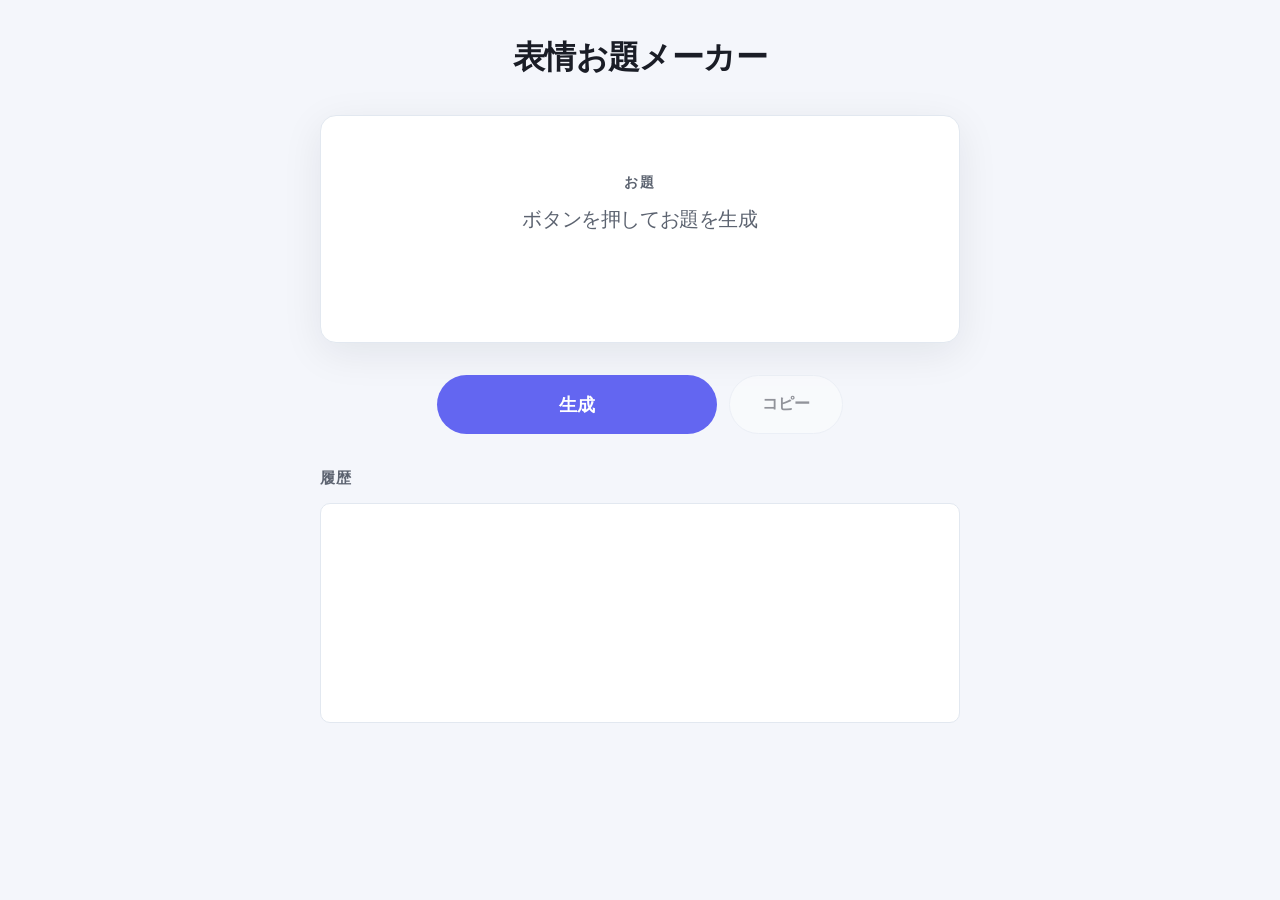
==== index.html @ 1f6e57ad "Initial commit: expression theme maker site" ====
<!DOCTYPE html>
<html lang="ja">
<head>
  <meta charset="UTF-8">
  <meta name="viewport" content="width=device-width, initial-scale=1.0">
  <title>表情お題メーカー</title>
  <link rel="stylesheet" href="css/styles.css">
</head>
<body>
  <div class="app">
    <main class="main">
      <h1 class="title">表情お題メーカー</h1>

      <section class="prompt-section" aria-live="polite">
        <p class="prompt-label">お題</p>
        <p class="prompt-text is-placeholder" id="promptText">ボタンを押してお題を生成</p>
      </section>

      <div class="actions">
        <button type="button" class="btn btn-primary" id="generateBtn">
          生成
        </button>
        <button type="button" class="btn btn-secondary" id="copyBtn" disabled>
          コピー
        </button>
      </div>
    </main>

    <section class="history-section" id="historySection">
      <h2 class="history-title">履歴</h2>
      <div class="history-panel">
        <ul class="history-list" id="historyList"></ul>
      </div>
    </section>
  </div>

  <script src="js/app.js?v=3"></script>
</body>
</html>
---- css/styles.css ----
/* ========================================
   CSS Variables
   ======================================== */
:root {
  --bg: #f4f6fb;
  --surface: #ffffff;
  --text: #1a1d26;
  --text-muted: #5c6370;
  --accent: #6366f1;
  --accent-hover: #4f46e5;
  --accent-soft: rgba(99, 102, 241, 0.12);
  --border: #e2e8f0;
  --shadow: 0 10px 40px rgba(15, 23, 42, 0.08);
  --radius: 16px;
  --radius-sm: 10px;
  --transition: 0.25s ease;
}

/* ========================================
   Base
   ======================================== */
*,
*::before,
*::after {
  box-sizing: border-box;
  margin: 0;
  padding: 0;
}

body {
  min-height: 100dvh;
  display: flex;
  flex-direction: column;
  align-items: center;
  padding: 2rem 1.25rem;
  font-family: "Segoe UI", "Hiragino Sans", "Hiragino Kaku Gothic ProN", Meiryo, sans-serif;
  background: var(--bg);
  color: var(--text);
  line-height: 1.6;
}

/* ========================================
   Layout
   ======================================== */
.app {
  width: 100%;
  max-width: 640px;
  display: flex;
  flex-direction: column;
  gap: 2rem;
}

.main {
  display: flex;
  flex-direction: column;
  gap: 2rem;
}

.title {
  text-align: center;
  font-size: clamp(1.5rem, 4vw, 2rem);
  font-weight: 700;
  letter-spacing: -0.02em;
}

/* ========================================
   Prompt display
   ======================================== */
.prompt-section {
  background: var(--surface);
  border: 1px solid var(--border);
  border-radius: var(--radius);
  box-shadow: var(--shadow);
  padding: clamp(2rem, 6vw, 3.5rem) 1.5rem;
  text-align: center;
}

.prompt-label {
  font-size: 0.85rem;
  font-weight: 600;
  text-transform: uppercase;
  letter-spacing: 0.12em;
  color: var(--text-muted);
  margin-bottom: 0.75rem;
}

.prompt-text {
  font-size: clamp(1.75rem, 6vw, 2.75rem);
  font-weight: 700;
  line-height: 1.3;
  letter-spacing: -0.02em;
  /* Reserve space for generated text so font-size changes don't reflow layout */
  min-height: calc(1.4 * 1.3 * clamp(1.75rem, 6vw, 2.75rem));
}

.prompt-text.is-placeholder {
  font-size: clamp(1rem, 3vw, 1.25rem);
  font-weight: 500;
  color: var(--text-muted);
}

.prompt-text.is-new {
  animation: fadeIn 0.45s ease forwards;
}

@keyframes fadeIn {
  from {
    opacity: 0;
  }
  to {
    opacity: 1;
  }
}

/* ========================================
   Buttons
   ======================================== */
.actions {
  display: flex;
  flex-wrap: wrap;
  gap: 0.75rem;
  justify-content: center;
}

.btn {
  border: none;
  border-radius: 999px;
  padding: 1rem 2rem;
  font-size: 1rem;
  font-weight: 600;
  cursor: pointer;
  transition: background var(--transition), transform 0.15s ease, opacity var(--transition);
}

.btn:active {
  transform: scale(0.97);
}

.btn:disabled {
  opacity: 0.45;
  cursor: not-allowed;
}

.btn-primary {
  background: var(--accent);
  color: #fff;
  min-width: min(100%, 280px);
  font-size: 1.1rem;
  padding: 1.1rem 2.25rem;
}

.btn-primary:hover:not(:disabled) {
  background: var(--accent-hover);
}

.btn-secondary {
  background: var(--surface);
  color: var(--text);
  border: 1px solid var(--border);
}

.btn-secondary:hover:not(:disabled) {
  background: var(--accent-soft);
  border-color: var(--accent);
}

/* ========================================
   History
   ======================================== */
.history-title {
  font-size: 0.95rem;
  font-weight: 600;
  color: var(--text-muted);
  margin-bottom: 0.75rem;
  text-transform: uppercase;
  letter-spacing: 0.08em;
}

.history-panel {
  height: 220px;
  overflow-y: auto;
  border: 1px solid var(--border);
  border-radius: var(--radius-sm);
  background: var(--surface);
  padding: 0.5rem;
}

.history-list {
  list-style: none;
  display: flex;
  flex-direction: column;
  gap: 0.5rem;
}

.history-item {
  background: var(--bg);
  border: 1px solid var(--border);
  border-radius: var(--radius-sm);
  padding: 0.75rem 1rem;
  font-size: 0.95rem;
  color: var(--text);
}

/* ========================================
   Mobile
   ======================================== */
@media (max-width: 480px) {
  body {
    padding: 1.5rem 1rem;
  }

  .app,
  .main {
    gap: 1.5rem;
  }

  .actions {
    flex-direction: column;
    align-items: stretch;
  }

  .btn-primary,
  .btn-secondary {
    width: 100%;
  }
}
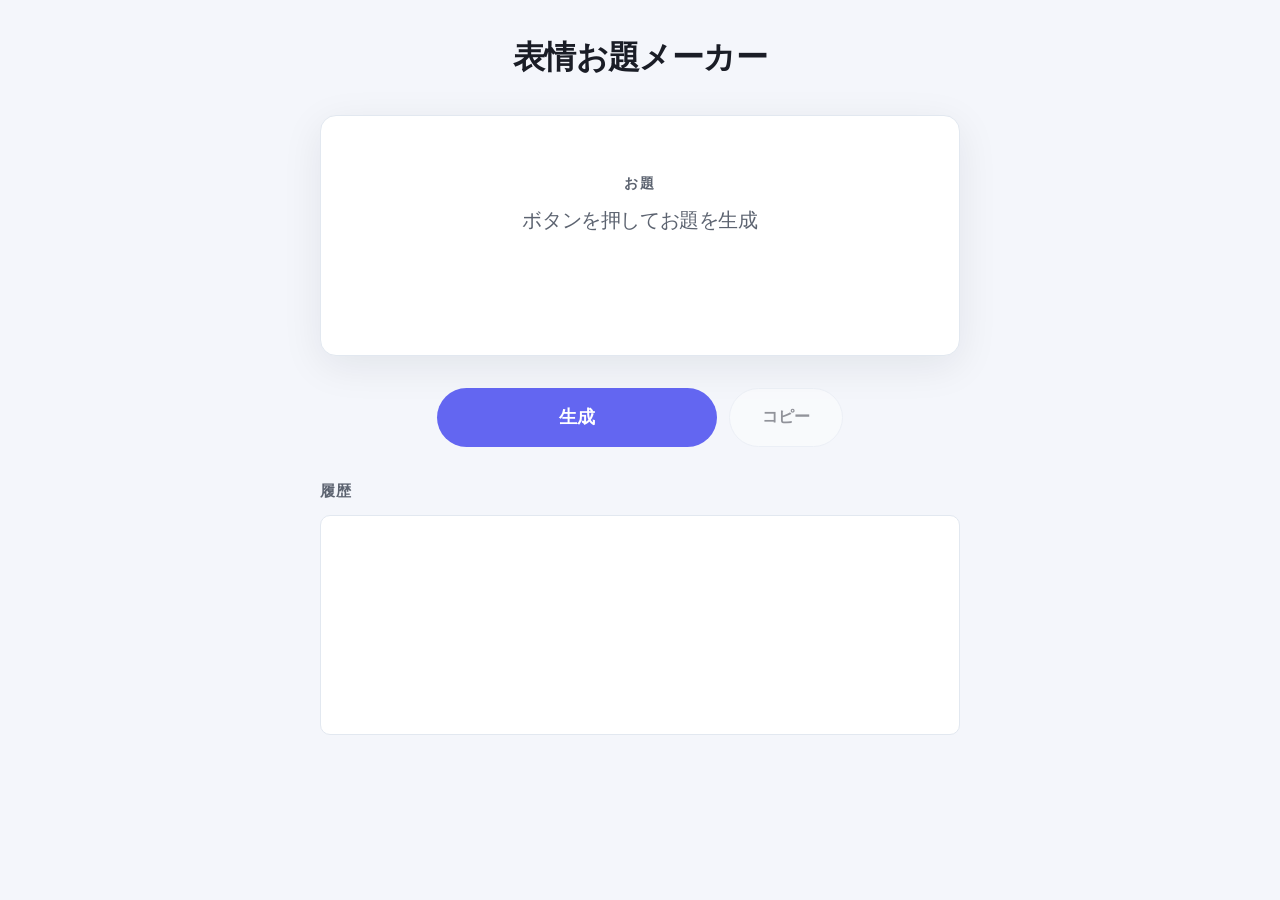
==== commit c277cd58: "Update site" ====
--- a/index.html
+++ b/index.html
@@ -34,6 +34,6 @@
     </section>
   </div>
 
-  <script src="js/app.js?v=3"></script>
+  <script src="js/app.js?v=4"></script>
 </body>
 </html>
--- a/css/styles.css
+++ b/css/styles.css
@@ -58,7 +58,7 @@
 
 .title {
   text-align: center;
-  font-size: clamp(1.5rem, 4vw, 2rem);
+  font-size: clamp(1.5rem, 4vw, 2rem); /* ページタイトル「表情お題メーカー」のサイズ　左が最小、右が最大、真ん中は画面幅に合わせて変わるサイズ */
   font-weight: 700;
   letter-spacing: -0.02em;
 }
@@ -76,7 +76,7 @@
 }
 
 .prompt-label {
-  font-size: 0.85rem;
+  font-size: 0.90rem; /* 「お題」ラベルのサイズ（固定） */
   font-weight: 600;
   text-transform: uppercase;
   letter-spacing: 0.12em;
@@ -85,16 +85,16 @@
 }
 
 .prompt-text {
-  font-size: clamp(1.75rem, 6vw, 2.75rem);
+  font-size: clamp(1.55rem, 3vw, 2.70rem); /* 生成されたお題のサイズ　左が最小、右が最大、真ん中は画面幅に合わせて変わるサイズ */
   font-weight: 700;
   line-height: 1.3;
   letter-spacing: -0.02em;
-  /* Reserve space for generated text so font-size changes don't reflow layout */
-  min-height: calc(1.4 * 1.3 * clamp(1.75rem, 6vw, 2.75rem));
+  /* お題エリアの最低の高さ（font-size を変更したら、上の clamp 値に合わせて調整） */
+  min-height: calc(1.6 * 1.3 * clamp(1.75rem, 6vw, 2.75rem));
 }
 
 .prompt-text.is-placeholder {
-  font-size: clamp(1rem, 3vw, 1.25rem);
+  font-size: clamp(1rem, 3vw, 1.25rem); /* 生成前のプレースホルダー文のサイズ　左が最小、右が最大、真ん中は画面幅に合わせて変わるサイズ */
   font-weight: 500;
   color: var(--text-muted);
 }
@@ -126,7 +126,7 @@
   border: none;
   border-radius: 999px;
   padding: 1rem 2rem;
-  font-size: 1rem;
+  font-size: 1rem; /* ボタン共通のサイズ（固定） */
   font-weight: 600;
   cursor: pointer;
   transition: background var(--transition), transform 0.15s ease, opacity var(--transition);
@@ -145,7 +145,7 @@
   background: var(--accent);
   color: #fff;
   min-width: min(100%, 280px);
-  font-size: 1.1rem;
+  font-size: 1.1rem; /* 「生成」ボタンのサイズ（固定） */
   padding: 1.1rem 2.25rem;
 }
 
@@ -168,7 +168,7 @@
    History
    ======================================== */
 .history-title {
-  font-size: 0.95rem;
+  font-size: 0.95rem; /* 「履歴」見出しのサイズ（固定） */
   font-weight: 600;
   color: var(--text-muted);
   margin-bottom: 0.75rem;
@@ -197,7 +197,7 @@
   border: 1px solid var(--border);
   border-radius: var(--radius-sm);
   padding: 0.75rem 1rem;
-  font-size: 0.95rem;
+  font-size: 0.95rem; /* 履歴リスト各項目のサイズ（固定） */
   color: var(--text);
 }
 
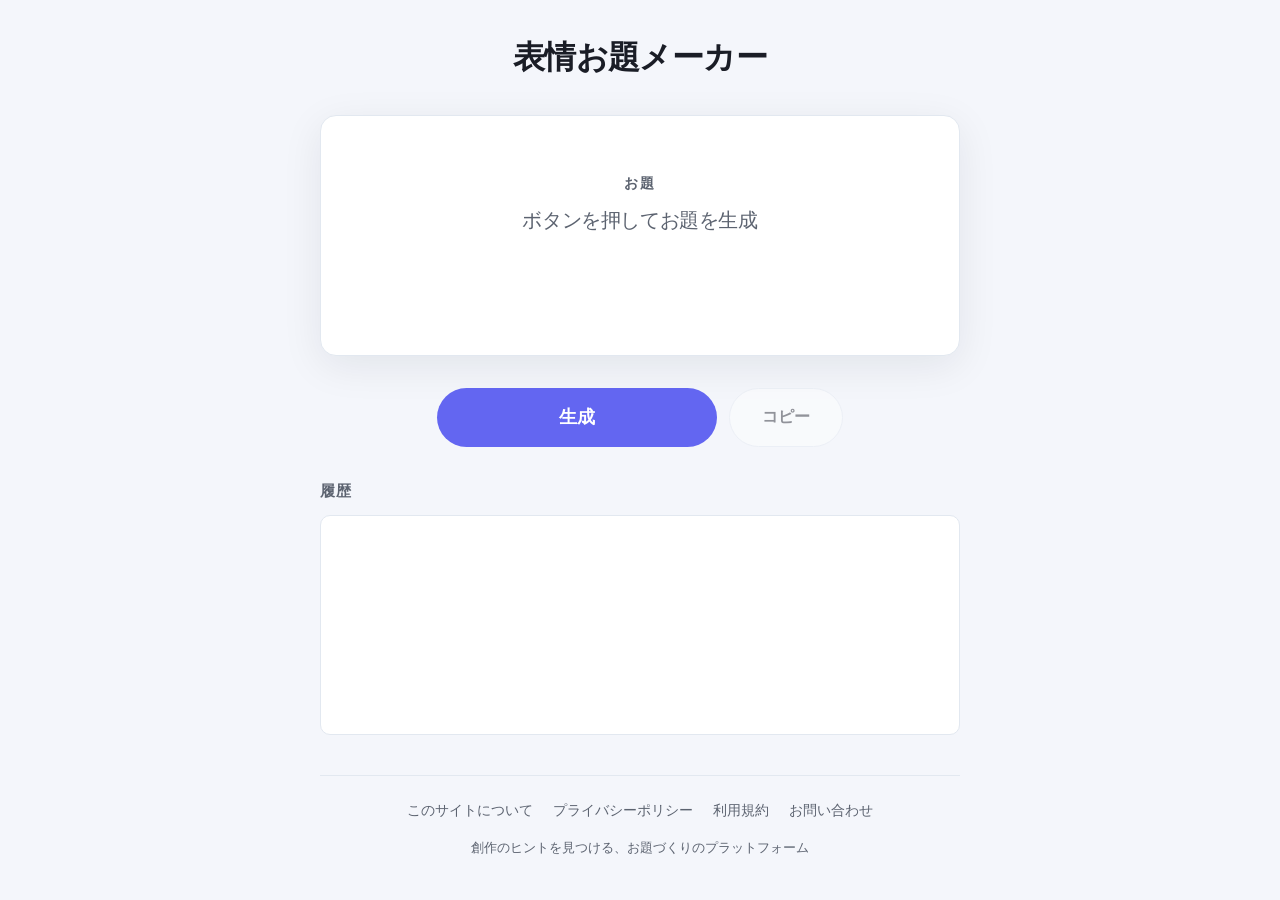
==== commit df530674: "Add footer pages and restore site content" ====
--- a/index.html
+++ b/index.html
@@ -32,6 +32,16 @@
         <ul class="history-list" id="historyList"></ul>
       </div>
     </section>
+
+    <footer class="site-footer">
+      <nav class="site-footer__nav" aria-label="フッターナビゲーション">
+        <a href="about.html">このサイトについて</a>
+        <a href="privacy.html">プライバシーポリシー</a>
+        <a href="terms.html">利用規約</a>
+        <a href="contact.html">お問い合わせ</a>
+      </nav>
+      <p class="site-footer__tagline">創作のヒントを見つける、お題づくりのプラットフォーム</p>
+    </footer>
   </div>
 
   <script src="js/app.js?v=4"></script>
--- a/css/styles.css
+++ b/css/styles.css
@@ -202,6 +202,114 @@
 }
 
 /* ========================================
+   Footer
+   ======================================== */
+.site-footer {
+  margin-top: 0.5rem;
+  padding-top: 1.5rem;
+  border-top: 1px solid var(--border);
+  text-align: center;
+}
+
+.site-footer__nav {
+  display: flex;
+  flex-wrap: wrap;
+  justify-content: center;
+  gap: 0.5rem 1.25rem;
+}
+
+.site-footer__nav a {
+  font-size: 0.85rem;
+  color: var(--text-muted);
+  text-decoration: none;
+  transition: color var(--transition);
+}
+
+.site-footer__nav a:hover,
+.site-footer__nav a[aria-current="page"] {
+  color: var(--accent);
+}
+
+.site-footer__tagline {
+  margin-top: 1rem;
+  font-size: 0.8rem;
+  color: var(--text-muted);
+}
+
+/* ========================================
+   Static pages
+   ======================================== */
+.page {
+  display: flex;
+  flex-direction: column;
+  gap: 1.25rem;
+}
+
+.back-link {
+  font-size: 0.9rem;
+  color: var(--text-muted);
+  text-decoration: none;
+  transition: color var(--transition);
+}
+
+.back-link:hover {
+  color: var(--accent);
+}
+
+.page-title {
+  font-size: clamp(1.35rem, 4vw, 1.75rem);
+  font-weight: 700;
+  letter-spacing: -0.02em;
+}
+
+.page-content {
+  background: var(--surface);
+  border: 1px solid var(--border);
+  border-radius: var(--radius);
+  box-shadow: var(--shadow);
+  padding: 1.5rem;
+  font-size: 0.95rem;
+}
+
+.page-content h2 {
+  margin-top: 1.5rem;
+  margin-bottom: 0.5rem;
+  font-size: 1rem;
+  font-weight: 600;
+}
+
+.page-content h2:first-child {
+  margin-top: 0;
+}
+
+.page-content p,
+.page-content ul {
+  margin-top: 0.75rem;
+}
+
+.page-content ul {
+  padding-left: 1.25rem;
+}
+
+.page-content a {
+  color: var(--accent);
+  text-decoration: underline;
+  text-underline-offset: 2px;
+}
+
+.page-lead {
+  font-size: 1.05rem;
+  font-weight: 600;
+  color: var(--text);
+}
+
+.page-meta {
+  margin-top: 1.5rem;
+  font-size: 0.85rem;
+  color: var(--text-muted);
+}
+
+/* ========================================
    Mobile
    ======================================== */
 @media (max-width: 480px) {
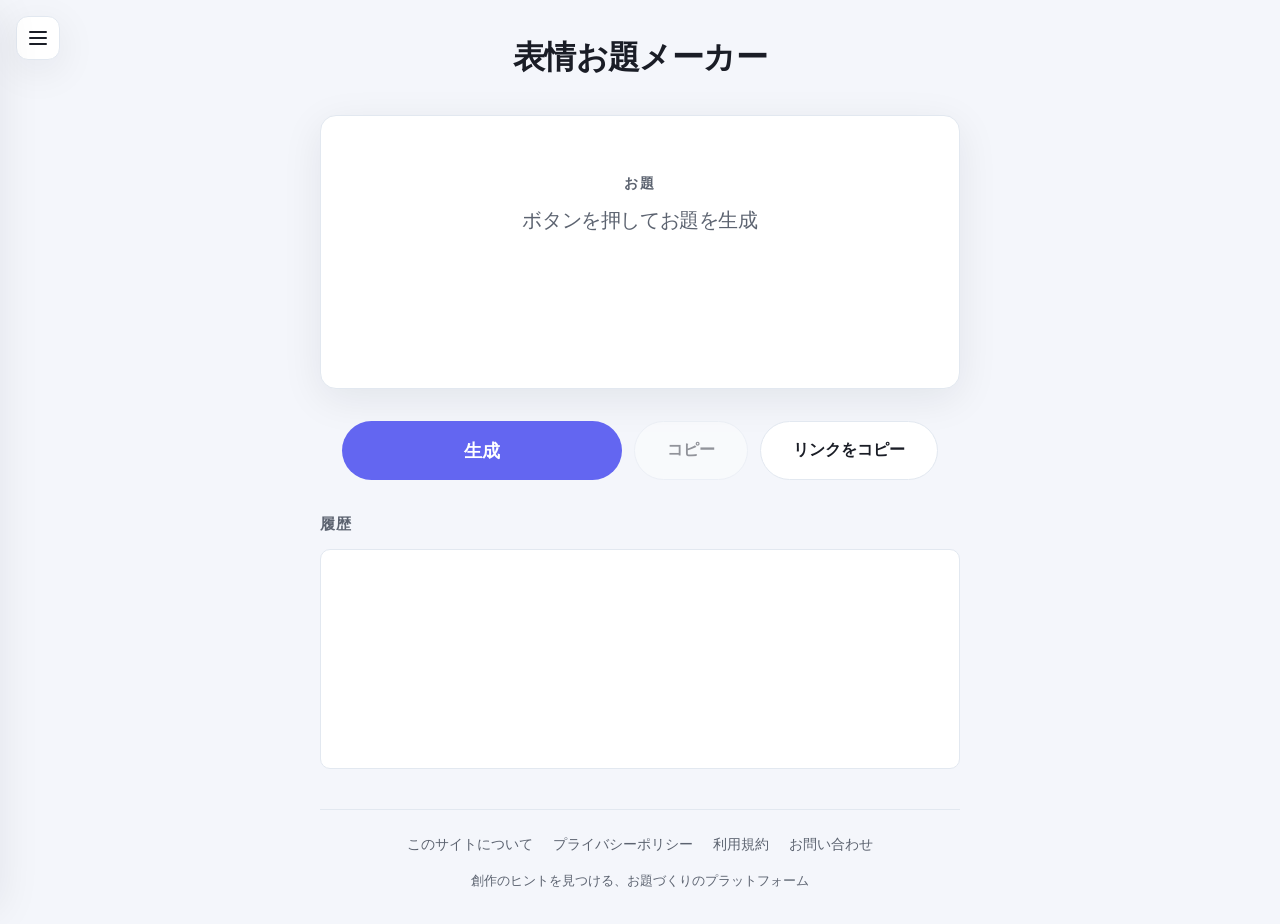
==== commit c9782697: "Update site" ====
--- a/index.html
+++ b/index.html
@@ -7,6 +7,42 @@
   <link rel="stylesheet" href="css/styles.css">
 </head>
 <body>
+  <button type="button" class="menu-toggle" id="menuToggle" aria-expanded="false" aria-controls="sideMenu">
+    <span class="menu-toggle__icon" aria-hidden="true"></span>
+    <span class="visually-hidden">メニューを開く</span>
+  </button>
+
+  <div class="side-menu-backdrop" id="sideMenuBackdrop" hidden></div>
+
+  <aside class="side-menu" id="sideMenu" aria-hidden="true" aria-label="お題の選択メニュー">
+    <div class="side-menu__header">
+      <h2 class="side-menu__title">お題を選ぶ</h2>
+      <button type="button" class="side-menu__close" id="sideMenuClose" aria-label="メニューを閉じる">×</button>
+    </div>
+
+    <div class="side-menu__body">
+      <div class="picker-section" role="group" aria-label="カテゴリ選択">
+        <label class="picker-category" for="category-expression">
+          <input type="checkbox" class="picker-check" id="category-expression" data-category-toggle="expression" checked>
+          <span class="picker-check-box" aria-hidden="true"></span>
+          <span class="picker-category__label">表情</span>
+        </label>
+
+        <label class="picker-category" for="category-emotion">
+          <input type="checkbox" class="picker-check" id="category-emotion" data-category-toggle="emotion">
+          <span class="picker-check-box" aria-hidden="true"></span>
+          <span class="picker-category__label">感情</span>
+        </label>
+
+        <label class="picker-category" for="category-situation">
+          <input type="checkbox" class="picker-check" id="category-situation" data-category-toggle="situation">
+          <span class="picker-check-box" aria-hidden="true"></span>
+          <span class="picker-category__label">状況</span>
+        </label>
+      </div>
+    </div>
+  </aside>
+
   <div class="app">
     <main class="main">
       <h1 class="title">表情お題メーカー</h1>
@@ -23,10 +59,13 @@
         <button type="button" class="btn btn-secondary" id="copyBtn" disabled>
           コピー
         </button>
+        <button type="button" class="btn btn-secondary" id="shareBtn">
+          リンクをコピー
+        </button>
       </div>
     </main>
 
-    <section class="history-section" id="historySection">
+    <section class="history-section">
       <h2 class="history-title">履歴</h2>
       <div class="history-panel">
         <ul class="history-list" id="historyList"></ul>
@@ -44,6 +83,6 @@
     </footer>
   </div>
 
-  <script src="js/app.js?v=4"></script>
+  <script src="js/app.js?v=16"></script>
 </body>
 </html>
--- a/css/styles.css
+++ b/css/styles.css
@@ -39,6 +39,218 @@
   line-height: 1.6;
 }
 
+body.menu-open {
+  overflow: hidden;
+}
+
+.visually-hidden {
+  position: absolute;
+  width: 1px;
+  height: 1px;
+  padding: 0;
+  margin: -1px;
+  overflow: hidden;
+  clip: rect(0, 0, 0, 0);
+  white-space: nowrap;
+  border: 0;
+}
+
+/* ========================================
+   Side menu
+   ======================================== */
+.menu-toggle {
+  position: fixed;
+  top: 1rem;
+  left: 1rem;
+  z-index: 40;
+  display: inline-flex;
+  align-items: center;
+  justify-content: center;
+  width: 2.75rem;
+  height: 2.75rem;
+  border: 1px solid var(--border);
+  border-radius: 12px;
+  background: var(--surface);
+  box-shadow: var(--shadow);
+  cursor: pointer;
+  transition: background var(--transition), border-color var(--transition);
+}
+
+.menu-toggle:hover {
+  background: var(--accent-soft);
+  border-color: var(--accent);
+}
+
+.menu-toggle__icon,
+.menu-toggle__icon::before,
+.menu-toggle__icon::after {
+  display: block;
+  width: 1.15rem;
+  height: 2px;
+  background: var(--text);
+  border-radius: 999px;
+}
+
+.menu-toggle__icon {
+  position: relative;
+}
+
+.menu-toggle__icon::before,
+.menu-toggle__icon::after {
+  content: "";
+  position: absolute;
+  left: 0;
+}
+
+.menu-toggle__icon::before {
+  top: -6px;
+}
+
+.menu-toggle__icon::after {
+  top: 6px;
+}
+
+.side-menu-backdrop {
+  position: fixed;
+  inset: 0;
+  z-index: 50;
+  background: rgba(15, 23, 42, 0.35);
+}
+
+.side-menu {
+  position: fixed;
+  top: 0;
+  left: 0;
+  z-index: 60;
+  display: flex;
+  flex-direction: column;
+  width: min(100%, 340px);
+  height: 100dvh;
+  background: var(--surface);
+  border-right: 1px solid var(--border);
+  box-shadow: var(--shadow);
+  transform: translateX(-100%);
+  transition: transform var(--transition);
+}
+
+.side-menu.is-open {
+  transform: translateX(0);
+}
+
+.side-menu__header {
+  display: flex;
+  align-items: center;
+  justify-content: space-between;
+  gap: 0.75rem;
+  padding: 1rem 1rem 0.75rem;
+  border-bottom: 1px solid var(--border);
+}
+
+.side-menu__title {
+  font-size: 1.05rem;
+  font-weight: 700;
+}
+
+.side-menu__close {
+  width: 2.25rem;
+  height: 2.25rem;
+  border: none;
+  border-radius: 8px;
+  background: transparent;
+  color: var(--text-muted);
+  font-size: 1.5rem;
+  line-height: 1;
+  cursor: pointer;
+}
+
+.side-menu__close:hover {
+  background: var(--bg);
+  color: var(--text);
+}
+
+.side-menu__body {
+  flex: 1;
+  overflow-y: auto;
+  padding: 1rem;
+}
+
+/* ========================================
+   Picker checkboxes (表情 / 感情 / 状況)
+   ======================================== */
+.picker-section {
+  display: flex;
+  flex-direction: column;
+  gap: 0.75rem;
+}
+
+.picker-category {
+  display: flex;
+  align-items: center;
+  gap: 0.7rem;
+  padding: 0.75rem 0.85rem;
+  border: 1px solid var(--border);
+  border-radius: var(--radius-sm);
+  background: var(--bg);
+  cursor: pointer;
+  user-select: none;
+}
+
+.picker-category__label {
+  font-size: 1rem;
+  font-weight: 700;
+  color: var(--text);
+}
+
+.picker-check {
+  position: absolute;
+  opacity: 0;
+  width: 1px;
+  height: 1px;
+  margin: 0;
+  pointer-events: none;
+}
+
+.picker-check-box {
+  flex-shrink: 0;
+  width: 1.15rem;
+  height: 1.15rem;
+  border: 2px solid var(--text-muted);
+  border-radius: 2px;
+  background: var(--surface);
+  display: grid;
+  place-items: center;
+  transition: background var(--transition), border-color var(--transition);
+}
+
+.picker-check-box::after {
+  content: "";
+  width: 0.35rem;
+  height: 0.65rem;
+  border: solid #fff;
+  border-width: 0 2px 2px 0;
+  transform: rotate(45deg) scale(0);
+  transition: transform 0.15s ease;
+  margin-bottom: 0.1rem;
+}
+
+.picker-check:focus-visible + .picker-check-box {
+  outline: 2px solid var(--accent);
+  outline-offset: 2px;
+}
+
+.picker-check:checked + .picker-check-box {
+  background: var(--accent);
+  border-color: var(--accent);
+}
+
+.picker-check:checked + .picker-check-box::after {
+  transform: rotate(45deg) scale(1);
+}
+
+.picker-check:checked ~ .picker-category__label {
+  font-weight: 700;
+}
+
 /* ========================================
    Layout
    ======================================== */
@@ -89,14 +301,21 @@
   font-weight: 700;
   line-height: 1.3;
   letter-spacing: -0.02em;
+  white-space: pre-line;
+  text-align: left;
+  width: fit-content;
+  max-width: 100%;
+  margin-inline: auto;
   /* お題エリアの最低の高さ（font-size を変更したら、上の clamp 値に合わせて調整） */
-  min-height: calc(1.6 * 1.3 * clamp(1.75rem, 6vw, 2.75rem));
+  min-height: calc(3 * 1.3 * clamp(1.35rem, 5vw, 2rem));
 }
 
 .prompt-text.is-placeholder {
   font-size: clamp(1rem, 3vw, 1.25rem); /* 生成前のプレースホルダー文のサイズ　左が最小、右が最大、真ん中は画面幅に合わせて変わるサイズ */
   font-weight: 500;
   color: var(--text-muted);
+  text-align: center;
+  width: auto;
 }
 
 .prompt-text.is-new {
@@ -199,6 +418,8 @@
   padding: 0.75rem 1rem;
   font-size: 0.95rem; /* 履歴リスト各項目のサイズ（固定） */
   color: var(--text);
+  white-space: pre-line;
+  line-height: 1.45;
 }
 
 /* ========================================
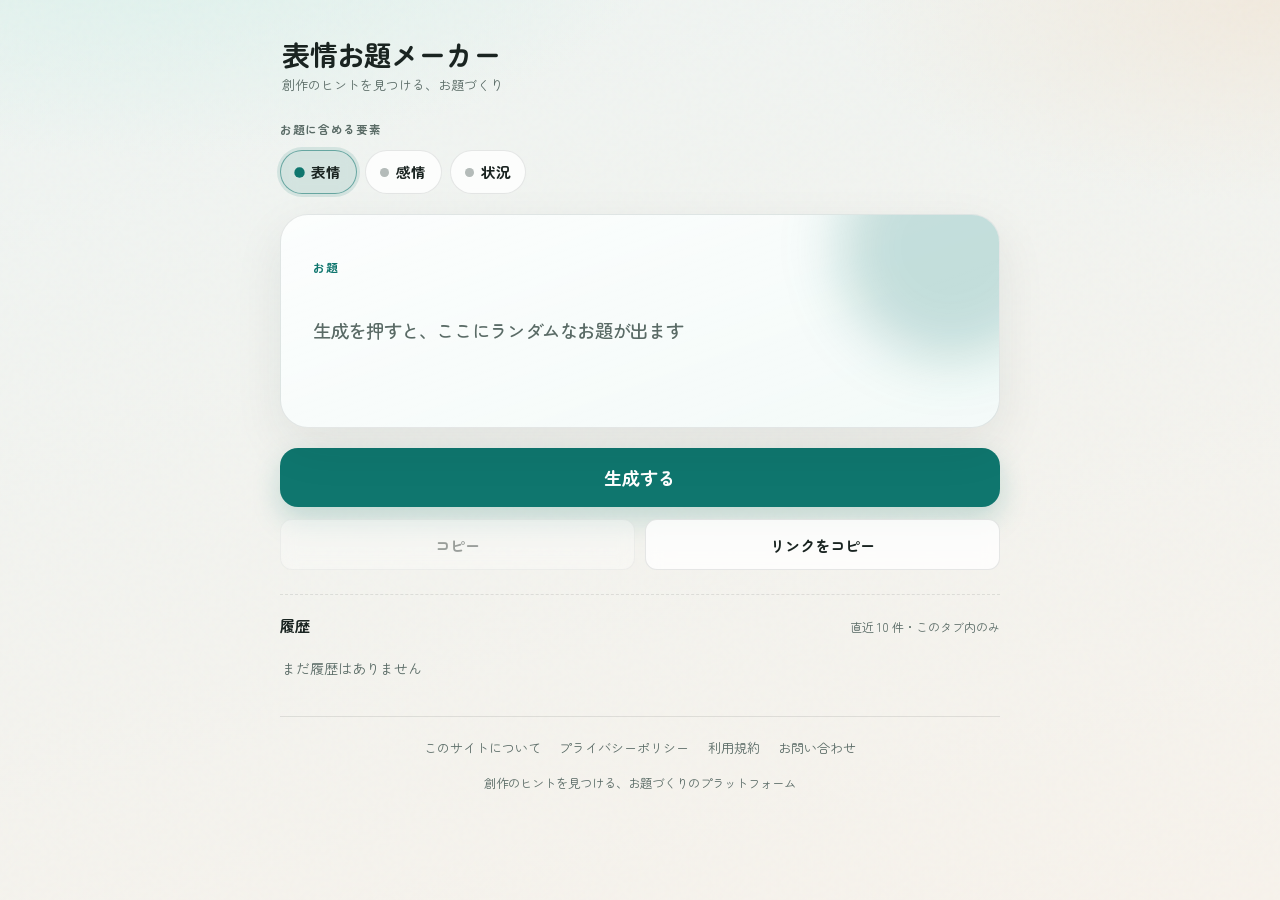
==== commit 272e6396: "Update site" ====
--- a/index.html
+++ b/index.html
@@ -5,71 +5,62 @@
   <meta name="viewport" content="width=device-width, initial-scale=1.0">
   <title>表情お題メーカー</title>
   <link rel="stylesheet" href="css/styles.css">
+  <script src="js/analytics.js"></script>
 </head>
 <body>
-  <button type="button" class="menu-toggle" id="menuToggle" aria-expanded="false" aria-controls="sideMenu">
-    <span class="menu-toggle__icon" aria-hidden="true"></span>
-    <span class="visually-hidden">メニューを開く</span>
-  </button>
+  <div class="app-shell">
+    <header class="top-bar">
+      <div class="brand">
+        <h1 class="brand__name">表情お題メーカー</h1>
+        <p class="brand__sub">創作のヒントを見つける、お題づくり</p>
+      </div>
+    </header>
 
-  <div class="side-menu-backdrop" id="sideMenuBackdrop" hidden></div>
-
-  <aside class="side-menu" id="sideMenu" aria-hidden="true" aria-label="お題の選択メニュー">
-    <div class="side-menu__header">
-      <h2 class="side-menu__title">お題を選ぶ</h2>
-      <button type="button" class="side-menu__close" id="sideMenuClose" aria-label="メニューを閉じる">×</button>
-    </div>
-
-    <div class="side-menu__body">
-      <div class="picker-section" role="group" aria-label="カテゴリ選択">
-        <label class="picker-category" for="category-expression">
-          <input type="checkbox" class="picker-check" id="category-expression" data-category-toggle="expression" checked>
-          <span class="picker-check-box" aria-hidden="true"></span>
-          <span class="picker-category__label">表情</span>
+    <section class="category-bar" aria-label="カテゴリ選択">
+      <p class="category-bar__label">お題に含める要素</p>
+      <div class="category-chips" id="categoryChips" role="group">
+        <label class="chip" for="category-expression">
+          <input type="checkbox" id="category-expression" data-category-toggle="expression" checked>
+          <span class="chip__dot" aria-hidden="true"></span>
+          <span class="chip__text">表情</span>
         </label>
-
-        <label class="picker-category" for="category-emotion">
-          <input type="checkbox" class="picker-check" id="category-emotion" data-category-toggle="emotion">
-          <span class="picker-check-box" aria-hidden="true"></span>
-          <span class="picker-category__label">感情</span>
+        <label class="chip" for="category-emotion">
+          <input type="checkbox" id="category-emotion" data-category-toggle="emotion">
+          <span class="chip__dot" aria-hidden="true"></span>
+          <span class="chip__text">感情</span>
         </label>
-
-        <label class="picker-category" for="category-situation">
-          <input type="checkbox" class="picker-check" id="category-situation" data-category-toggle="situation">
-          <span class="picker-check-box" aria-hidden="true"></span>
-          <span class="picker-category__label">状況</span>
+        <label class="chip" for="category-situation">
+          <input type="checkbox" id="category-situation" data-category-toggle="situation">
+          <span class="chip__dot" aria-hidden="true"></span>
+          <span class="chip__text">状況</span>
         </label>
       </div>
-    </div>
-  </aside>
+    </section>
 
-  <div class="app">
-    <main class="main">
-      <h1 class="title">表情お題メーカー</h1>
-
-      <section class="prompt-section" aria-live="polite">
-        <p class="prompt-label">お題</p>
-        <p class="prompt-text is-placeholder" id="promptText">ボタンを押してお題を生成</p>
+    <main>
+      <section class="prompt-stage" aria-live="polite">
+        <p class="prompt-stage__label">お題</p>
+        <p class="prompt-stage__text is-placeholder" id="promptText">生成を押すと、ここにランダムなお題が出ます</p>
+        <div class="prompt-stage__meta" id="promptMeta" hidden></div>
       </section>
 
-      <div class="actions">
-        <button type="button" class="btn btn-primary" id="generateBtn">
-          生成
-        </button>
-        <button type="button" class="btn btn-secondary" id="copyBtn" disabled>
-          コピー
-        </button>
-        <button type="button" class="btn btn-secondary" id="shareBtn">
-          リンクをコピー
-        </button>
+      <div class="action-bar">
+        <button type="button" class="btn btn-generate" id="generateBtn">生成する</button>
+        <div class="btn-row">
+          <button type="button" class="btn btn-quiet" id="copyBtn" disabled>コピー</button>
+          <button type="button" class="btn btn-quiet" id="shareBtn">リンクをコピー</button>
+        </div>
       </div>
     </main>
 
-    <section class="history-section">
-      <h2 class="history-title">履歴</h2>
-      <div class="history-panel">
-        <ul class="history-list" id="historyList"></ul>
+    <section class="history" aria-label="履歴">
+      <div class="history__header">
+        <h2 class="history__title">履歴</h2>
+        <p class="history__hint">直近 10 件・このタブ内のみ</p>
       </div>
+      <ul class="history__list" id="historyList">
+        <li class="history__empty">まだ履歴はありません</li>
+      </ul>
     </section>
 
     <footer class="site-footer">
@@ -83,6 +74,6 @@
     </footer>
   </div>
 
-  <script src="js/app.js?v=16"></script>
+  <script src="js/app.js?v=17"></script>
 </body>
 </html>
--- a/css/styles.css
+++ b/css/styles.css
@@ -1,24 +1,36 @@
 /* ========================================
-   CSS Variables
+   表情お題メーカー
    ======================================== */
+
+@import url("https://fonts.googleapis.com/css2?family=Sora:wght@500;600;700&family=Zen+Maru+Gothic:wght@400;500;700&display=swap");
+
 :root {
-  --bg: #f4f6fb;
-  --surface: #ffffff;
-  --text: #1a1d26;
-  --text-muted: #5c6370;
-  --accent: #6366f1;
-  --accent-hover: #4f46e5;
-  --accent-soft: rgba(99, 102, 241, 0.12);
-  --border: #e2e8f0;
-  --shadow: 0 10px 40px rgba(15, 23, 42, 0.08);
-  --radius: 16px;
-  --radius-sm: 10px;
-  --transition: 0.25s ease;
-}
-
-/* ========================================
-   Base
-   ======================================== */
+  --font-display: "Zen Maru Gothic", "Hiragino Maru Gothic ProN", sans-serif;
+  --font-ui: "Sora", "Zen Maru Gothic", sans-serif;
+
+  --bg-0: #edf3f1;
+  --bg-1: #f6f1ea;
+  --surface: rgba(255, 255, 255, 0.78);
+  --surface-solid: #ffffff;
+  --ink: #1a2421;
+  --ink-muted: #5a6b66;
+  --line: rgba(26, 36, 33, 0.1);
+  --shadow: 0 18px 50px rgba(26, 36, 33, 0.08);
+
+  --accent: #0f766e;
+  --accent-hover: #0d5f59;
+  --accent-soft: rgba(15, 118, 110, 0.12);
+  --accent-glow: rgba(15, 118, 110, 0.22);
+  --product-tint: #d8efe9;
+
+  --radius-lg: 28px;
+  --radius-md: 18px;
+  --radius-sm: 12px;
+  --radius-pill: 999px;
+  --ease: cubic-bezier(0.22, 1, 0.36, 1);
+  --max: 720px;
+}
+
 *,
 *::before,
 *::after {
@@ -29,18 +41,24 @@
 
 body {
   min-height: 100dvh;
-  display: flex;
-  flex-direction: column;
-  align-items: center;
-  padding: 2rem 1.25rem;
-  font-family: "Segoe UI", "Hiragino Sans", "Hiragino Kaku Gothic ProN", Meiryo, sans-serif;
-  background: var(--bg);
-  color: var(--text);
-  line-height: 1.6;
-}
-
-body.menu-open {
-  overflow: hidden;
+  font-family: var(--font-display);
+  color: var(--ink);
+  line-height: 1.65;
+  background:
+    radial-gradient(ellipse 80% 50% at 10% -10%, var(--product-tint), transparent 55%),
+    radial-gradient(ellipse 70% 45% at 100% 0%, #f0e8dc, transparent 50%),
+    linear-gradient(165deg, var(--bg-0), var(--bg-1));
+}
+
+body::before {
+  content: "";
+  position: fixed;
+  inset: 0;
+  pointer-events: none;
+  opacity: 0.35;
+  background-image: url("data:image/svg+xml,%3Csvg viewBox='0 0 200 200' xmlns='http://www.w3.org/2000/svg'%3E%3Cfilter id='n'%3E%3CfeTurbulence type='fractalNoise' baseFrequency='0.85' numOctaves='3' stitchTiles='stitch'/%3E%3C/filter%3E%3Crect width='100%25' height='100%25' filter='url(%23n)'/%3E%3C/svg%3E");
+  mix-blend-mode: soft-light;
+  z-index: 0;
 }
 
 .visually-hidden {
@@ -55,153 +73,97 @@
   border: 0;
 }
 
-/* ========================================
-   Side menu
-   ======================================== */
-.menu-toggle {
-  position: fixed;
-  top: 1rem;
-  left: 1rem;
-  z-index: 40;
+/* ----------------------------------------
+   App shell
+   ---------------------------------------- */
+.app-shell,
+.app {
+  position: relative;
+  z-index: 1;
+  width: min(100% - 2rem, var(--max));
+  margin: 0 auto;
+  padding: 2rem 0 3rem;
+  display: flex;
+  flex-direction: column;
+  gap: 1.25rem;
+}
+
+/* ----------------------------------------
+   Brand
+   ---------------------------------------- */
+.top-bar {
+  padding: 0.35rem 0.15rem;
+}
+
+.brand {
+  display: flex;
+  flex-direction: column;
+  gap: 0.15rem;
+  min-width: 0;
+}
+
+.brand__name {
+  font-size: clamp(1.35rem, 3.5vw, 1.75rem);
+  font-weight: 700;
+  letter-spacing: -0.03em;
+  line-height: 1.2;
+}
+
+.brand__sub {
+  font-size: 0.82rem;
+  color: var(--ink-muted);
+}
+
+/* ----------------------------------------
+   Category chips
+   ---------------------------------------- */
+.category-bar {
+  display: flex;
+  flex-direction: column;
+  gap: 0.65rem;
+}
+
+.category-bar__label {
+  font-family: var(--font-ui);
+  font-size: 0.72rem;
+  font-weight: 600;
+  letter-spacing: 0.06em;
+  color: var(--ink-muted);
+}
+
+.category-chips {
+  display: flex;
+  flex-wrap: wrap;
+  gap: 0.5rem;
+}
+
+.chip {
+  position: relative;
   display: inline-flex;
   align-items: center;
-  justify-content: center;
-  width: 2.75rem;
-  height: 2.75rem;
-  border: 1px solid var(--border);
-  border-radius: 12px;
+  gap: 0.45rem;
+  padding: 0.55rem 0.9rem;
+  border-radius: var(--radius-pill);
+  border: 1px solid var(--line);
   background: var(--surface);
-  box-shadow: var(--shadow);
-  cursor: pointer;
-  transition: background var(--transition), border-color var(--transition);
-}
-
-.menu-toggle:hover {
-  background: var(--accent-soft);
-  border-color: var(--accent);
-}
-
-.menu-toggle__icon,
-.menu-toggle__icon::before,
-.menu-toggle__icon::after {
-  display: block;
-  width: 1.15rem;
-  height: 2px;
-  background: var(--text);
-  border-radius: 999px;
-}
-
-.menu-toggle__icon {
-  position: relative;
-}
-
-.menu-toggle__icon::before,
-.menu-toggle__icon::after {
-  content: "";
-  position: absolute;
-  left: 0;
-}
-
-.menu-toggle__icon::before {
-  top: -6px;
-}
-
-.menu-toggle__icon::after {
-  top: 6px;
-}
-
-.side-menu-backdrop {
-  position: fixed;
-  inset: 0;
-  z-index: 50;
-  background: rgba(15, 23, 42, 0.35);
-}
-
-.side-menu {
-  position: fixed;
-  top: 0;
-  left: 0;
-  z-index: 60;
-  display: flex;
-  flex-direction: column;
-  width: min(100%, 340px);
-  height: 100dvh;
-  background: var(--surface);
-  border-right: 1px solid var(--border);
-  box-shadow: var(--shadow);
-  transform: translateX(-100%);
-  transition: transform var(--transition);
-}
-
-.side-menu.is-open {
-  transform: translateX(0);
-}
-
-.side-menu__header {
-  display: flex;
-  align-items: center;
-  justify-content: space-between;
-  gap: 0.75rem;
-  padding: 1rem 1rem 0.75rem;
-  border-bottom: 1px solid var(--border);
-}
-
-.side-menu__title {
-  font-size: 1.05rem;
-  font-weight: 700;
-}
-
-.side-menu__close {
-  width: 2.25rem;
-  height: 2.25rem;
-  border: none;
-  border-radius: 8px;
-  background: transparent;
-  color: var(--text-muted);
-  font-size: 1.5rem;
-  line-height: 1;
-  cursor: pointer;
-}
-
-.side-menu__close:hover {
-  background: var(--bg);
-  color: var(--text);
-}
-
-.side-menu__body {
-  flex: 1;
-  overflow-y: auto;
-  padding: 1rem;
-}
-
-/* ========================================
-   Picker checkboxes (表情 / 感情 / 状況)
-   ======================================== */
-.picker-section {
-  display: flex;
-  flex-direction: column;
-  gap: 0.75rem;
-}
-
-.picker-category {
-  display: flex;
-  align-items: center;
-  gap: 0.7rem;
-  padding: 0.75rem 0.85rem;
-  border: 1px solid var(--border);
-  border-radius: var(--radius-sm);
-  background: var(--bg);
+  backdrop-filter: blur(8px);
   cursor: pointer;
   user-select: none;
-}
-
-.picker-category__label {
-  font-size: 1rem;
-  font-weight: 700;
-  color: var(--text);
-}
-
-.picker-check {
+  transition: background 0.2s var(--ease), border-color 0.2s var(--ease), box-shadow 0.2s var(--ease), transform 0.15s var(--ease);
+}
+
+.chip:hover {
+  border-color: color-mix(in srgb, var(--accent) 45%, var(--line));
+  transform: translateY(-1px);
+}
+
+.chip:has(input:checked) {
+  background: var(--accent-soft);
+  border-color: color-mix(in srgb, var(--accent) 55%, transparent);
+  box-shadow: 0 0 0 3px var(--accent-soft);
+}
+
+.chip input {
   position: absolute;
   opacity: 0;
   width: 1px;
@@ -210,225 +172,267 @@
   pointer-events: none;
 }
 
-.picker-check-box {
-  flex-shrink: 0;
-  width: 1.15rem;
-  height: 1.15rem;
-  border: 2px solid var(--text-muted);
-  border-radius: 2px;
-  background: var(--surface);
-  display: grid;
-  place-items: center;
-  transition: background var(--transition), border-color var(--transition);
-}
-
-.picker-check-box::after {
+.chip input:focus-visible + .chip__dot {
+  outline: 2px solid var(--accent);
+  outline-offset: 3px;
+}
+
+.chip__dot {
+  width: 0.55rem;
+  height: 0.55rem;
+  border-radius: 50%;
+  background: var(--ink-muted);
+  opacity: 0.45;
+  transition: background 0.2s var(--ease), opacity 0.2s var(--ease), transform 0.2s var(--ease);
+}
+
+.chip:has(input:checked) .chip__dot {
+  background: var(--accent);
+  opacity: 1;
+  transform: scale(1.15);
+}
+
+.chip__text {
+  font-size: 0.92rem;
+  font-weight: 700;
+}
+
+/* ----------------------------------------
+   Prompt stage
+   ---------------------------------------- */
+.prompt-stage {
+  position: relative;
+  padding: clamp(1.75rem, 5vw, 2.75rem) clamp(1.25rem, 4vw, 2rem);
+  border-radius: var(--radius-lg);
+  background:
+    linear-gradient(160deg, rgba(255, 255, 255, 0.92), rgba(255, 255, 255, 0.7)),
+    var(--product-tint);
+  border: 1px solid var(--line);
+  box-shadow: var(--shadow);
+  overflow: hidden;
+  min-height: 12.5rem;
+  display: flex;
+  flex-direction: column;
+  justify-content: center;
+  gap: 0.85rem;
+  margin-bottom: 1.25rem;
+}
+
+.prompt-stage::after {
   content: "";
-  width: 0.35rem;
-  height: 0.65rem;
-  border: solid #fff;
-  border-width: 0 2px 2px 0;
-  transform: rotate(45deg) scale(0);
-  transition: transform 0.15s ease;
-  margin-bottom: 0.1rem;
-}
-
-.picker-check:focus-visible + .picker-check-box {
-  outline: 2px solid var(--accent);
-  outline-offset: 2px;
-}
-
-.picker-check:checked + .picker-check-box {
-  background: var(--accent);
-  border-color: var(--accent);
-}
-
-.picker-check:checked + .picker-check-box::after {
-  transform: rotate(45deg) scale(1);
-}
-
-.picker-check:checked ~ .picker-category__label {
-  font-weight: 700;
-}
-
-/* ========================================
-   Layout
-   ======================================== */
-.app {
-  width: 100%;
-  max-width: 640px;
-  display: flex;
-  flex-direction: column;
-  gap: 2rem;
-}
-
-.main {
-  display: flex;
-  flex-direction: column;
-  gap: 2rem;
-}
-
-.title {
-  text-align: center;
-  font-size: clamp(1.5rem, 4vw, 2rem); /* ページタイトル「表情お題メーカー」のサイズ　左が最小、右が最大、真ん中は画面幅に合わせて変わるサイズ */
-  font-weight: 700;
-  letter-spacing: -0.02em;
-}
-
-/* ========================================
-   Prompt display
-   ======================================== */
-.prompt-section {
-  background: var(--surface);
-  border: 1px solid var(--border);
-  border-radius: var(--radius);
-  box-shadow: var(--shadow);
-  padding: clamp(2rem, 6vw, 3.5rem) 1.5rem;
-  text-align: center;
-}
-
-.prompt-label {
-  font-size: 0.90rem; /* 「お題」ラベルのサイズ（固定） */
+  position: absolute;
+  width: 14rem;
+  height: 14rem;
+  right: -4rem;
+  top: -5rem;
+  border-radius: 50%;
+  background: var(--accent-glow);
+  filter: blur(28px);
+  pointer-events: none;
+  animation: drift 8s ease-in-out infinite alternate;
+}
+
+@keyframes drift {
+  from {
+    transform: translate(0, 0);
+  }
+  to {
+    transform: translate(-1.5rem, 1rem);
+  }
+}
+
+.prompt-stage__label {
+  position: relative;
+  z-index: 1;
+  font-family: var(--font-ui);
+  font-size: 0.72rem;
   font-weight: 600;
-  text-transform: uppercase;
-  letter-spacing: 0.12em;
-  color: var(--text-muted);
-  margin-bottom: 0.75rem;
-}
-
-.prompt-text {
-  font-size: clamp(1.55rem, 3vw, 2.70rem); /* 生成されたお題のサイズ　左が最小、右が最大、真ん中は画面幅に合わせて変わるサイズ */
-  font-weight: 700;
-  line-height: 1.3;
+  letter-spacing: 0.1em;
+  color: var(--accent);
+}
+
+.prompt-stage__text {
+  position: relative;
+  z-index: 1;
+  font-size: clamp(1.35rem, 4.2vw, 2.05rem);
+  font-weight: 700;
+  line-height: 1.45;
   letter-spacing: -0.02em;
   white-space: pre-line;
-  text-align: left;
-  width: fit-content;
-  max-width: 100%;
-  margin-inline: auto;
-  /* お題エリアの最低の高さ（font-size を変更したら、上の clamp 値に合わせて調整） */
-  min-height: calc(3 * 1.3 * clamp(1.35rem, 5vw, 2rem));
-}
-
-.prompt-text.is-placeholder {
-  font-size: clamp(1rem, 3vw, 1.25rem); /* 生成前のプレースホルダー文のサイズ　左が最小、右が最大、真ん中は画面幅に合わせて変わるサイズ */
+  min-height: 4.2em;
+}
+
+.prompt-stage__text.is-placeholder {
+  font-size: clamp(1rem, 2.8vw, 1.15rem);
   font-weight: 500;
-  color: var(--text-muted);
-  text-align: center;
-  width: auto;
-}
-
-.prompt-text.is-new {
-  animation: fadeIn 0.45s ease forwards;
-}
-
-@keyframes fadeIn {
+  color: var(--ink-muted);
+  display: flex;
+  align-items: center;
+}
+
+.prompt-stage__text.is-new {
+  animation: riseIn 0.5s var(--ease) both;
+}
+
+@keyframes riseIn {
   from {
     opacity: 0;
+    transform: translateY(0.6rem);
   }
   to {
     opacity: 1;
+    transform: translateY(0);
   }
 }
 
-/* ========================================
-   Buttons
-   ======================================== */
-.actions {
+.prompt-stage__meta {
+  position: relative;
+  z-index: 1;
   display: flex;
   flex-wrap: wrap;
+  gap: 0.4rem;
+}
+
+.meta-pill {
+  font-family: var(--font-ui);
+  font-size: 0.68rem;
+  font-weight: 600;
+  color: var(--ink-muted);
+  background: rgba(255, 255, 255, 0.65);
+  border: 1px solid var(--line);
+  border-radius: var(--radius-pill);
+  padding: 0.28rem 0.65rem;
+}
+
+/* ----------------------------------------
+   Actions
+   ---------------------------------------- */
+.action-bar {
+  display: grid;
   gap: 0.75rem;
-  justify-content: center;
 }
 
 .btn {
+  font-family: var(--font-display);
   border: none;
-  border-radius: 999px;
-  padding: 1rem 2rem;
-  font-size: 1rem; /* ボタン共通のサイズ（固定） */
-  font-weight: 600;
   cursor: pointer;
-  transition: background var(--transition), transform 0.15s ease, opacity var(--transition);
+  font-weight: 700;
+  transition: background 0.2s var(--ease), transform 0.15s var(--ease), box-shadow 0.2s var(--ease), opacity 0.2s var(--ease);
 }
 
 .btn:active {
-  transform: scale(0.97);
+  transform: scale(0.98);
 }
 
 .btn:disabled {
-  opacity: 0.45;
+  opacity: 0.4;
   cursor: not-allowed;
-}
-
-.btn-primary {
+  box-shadow: none;
+}
+
+.btn-generate {
+  width: 100%;
+  padding: 1.05rem 1.5rem;
+  font-size: 1.12rem;
+  color: #fff;
   background: var(--accent);
-  color: #fff;
-  min-width: min(100%, 280px);
-  font-size: 1.1rem; /* 「生成」ボタンのサイズ（固定） */
-  padding: 1.1rem 2.25rem;
-}
-
-.btn-primary:hover:not(:disabled) {
+  border-radius: var(--radius-md);
+  box-shadow: 0 12px 28px var(--accent-glow);
+}
+
+.btn-generate:hover:not(:disabled) {
   background: var(--accent-hover);
-}
-
-.btn-secondary {
+  box-shadow: 0 16px 34px var(--accent-glow);
+}
+
+.btn-row {
+  display: grid;
+  grid-template-columns: 1fr 1fr;
+  gap: 0.65rem;
+}
+
+.btn-quiet {
+  padding: 0.85rem 1rem;
+  font-size: 0.95rem;
+  color: var(--ink);
   background: var(--surface);
-  color: var(--text);
-  border: 1px solid var(--border);
-}
-
-.btn-secondary:hover:not(:disabled) {
+  border: 1px solid var(--line);
+  border-radius: var(--radius-sm);
+  backdrop-filter: blur(8px);
+}
+
+.btn-quiet:hover:not(:disabled) {
+  border-color: color-mix(in srgb, var(--accent) 50%, var(--line));
   background: var(--accent-soft);
-  border-color: var(--accent);
-}
-
-/* ========================================
+}
+
+/* ----------------------------------------
    History
-   ======================================== */
-.history-title {
-  font-size: 0.95rem; /* 「履歴」見出しのサイズ（固定） */
-  font-weight: 600;
-  color: var(--text-muted);
-  margin-bottom: 0.75rem;
-  text-transform: uppercase;
-  letter-spacing: 0.08em;
-}
-
-.history-panel {
-  height: 220px;
-  overflow-y: auto;
-  border: 1px solid var(--border);
-  border-radius: var(--radius-sm);
-  background: var(--surface);
-  padding: 0.5rem;
-}
-
-.history-list {
+   ---------------------------------------- */
+.history {
+  border-top: 1px dashed var(--line);
+  padding-top: 1.1rem;
+  margin-top: 0.25rem;
+}
+
+.history__header {
+  display: flex;
+  align-items: baseline;
+  justify-content: space-between;
+  gap: 0.75rem;
+  margin-bottom: 0.7rem;
+}
+
+.history__title {
+  font-size: 0.95rem;
+  font-weight: 700;
+}
+
+.history__hint {
+  font-size: 0.75rem;
+  color: var(--ink-muted);
+}
+
+.history__list {
   list-style: none;
   display: flex;
   flex-direction: column;
   gap: 0.5rem;
-}
-
-.history-item {
-  background: var(--bg);
-  border: 1px solid var(--border);
+  max-height: 14rem;
+  overflow-y: auto;
+  padding-right: 0.15rem;
+}
+
+.history__item {
+  padding: 0.75rem 0.9rem;
   border-radius: var(--radius-sm);
-  padding: 0.75rem 1rem;
-  font-size: 0.95rem; /* 履歴リスト各項目のサイズ（固定） */
-  color: var(--text);
+  border: 1px solid transparent;
+  background: rgba(255, 255, 255, 0.45);
+  font-size: 0.9rem;
+  line-height: 1.45;
   white-space: pre-line;
-  line-height: 1.45;
-}
-
-/* ========================================
+  color: var(--ink);
+  transition: border-color 0.2s var(--ease), background 0.2s var(--ease);
+}
+
+.history__item:hover {
+  border-color: var(--line);
+  background: var(--surface-solid);
+}
+
+.history__empty {
+  font-size: 0.88rem;
+  color: var(--ink-muted);
+  padding: 0.5rem 0.15rem;
+}
+
+/* ----------------------------------------
    Footer
-   ======================================== */
+   ---------------------------------------- */
 .site-footer {
   margin-top: 0.5rem;
-  padding-top: 1.5rem;
-  border-top: 1px solid var(--border);
+  padding-top: 1.25rem;
+  border-top: 1px solid var(--line);
   text-align: center;
 }
 
@@ -436,14 +440,14 @@
   display: flex;
   flex-wrap: wrap;
   justify-content: center;
-  gap: 0.5rem 1.25rem;
+  gap: 0.5rem 1.15rem;
 }
 
 .site-footer__nav a {
-  font-size: 0.85rem;
-  color: var(--text-muted);
+  font-size: 0.82rem;
+  color: var(--ink-muted);
   text-decoration: none;
-  transition: color var(--transition);
+  transition: color 0.2s var(--ease);
 }
 
 .site-footer__nav a:hover,
@@ -452,14 +456,14 @@
 }
 
 .site-footer__tagline {
-  margin-top: 1rem;
-  font-size: 0.8rem;
-  color: var(--text-muted);
-}
-
-/* ========================================
+  margin-top: 0.85rem;
+  font-size: 0.78rem;
+  color: var(--ink-muted);
+}
+
+/* ----------------------------------------
    Static pages
-   ======================================== */
+   ---------------------------------------- */
 .page {
   display: flex;
   flex-direction: column;
@@ -468,9 +472,9 @@
 
 .back-link {
   font-size: 0.9rem;
-  color: var(--text-muted);
+  color: var(--ink-muted);
   text-decoration: none;
-  transition: color var(--transition);
+  transition: color 0.2s var(--ease);
 }
 
 .back-link:hover {
@@ -485,9 +489,10 @@
 
 .page-content {
   background: var(--surface);
-  border: 1px solid var(--border);
-  border-radius: var(--radius);
+  border: 1px solid var(--line);
+  border-radius: var(--radius-lg);
   box-shadow: var(--shadow);
+  backdrop-filter: blur(10px);
   padding: 1.5rem;
   font-size: 0.95rem;
 }
@@ -496,7 +501,7 @@
   margin-top: 1.5rem;
   margin-bottom: 0.5rem;
   font-size: 1rem;
-  font-weight: 600;
+  font-weight: 700;
 }
 
 .page-content h2:first-child {
@@ -520,36 +525,26 @@
 
 .page-lead {
   font-size: 1.05rem;
-  font-weight: 600;
-  color: var(--text);
+  font-weight: 700;
+  color: var(--ink);
 }
 
 .page-meta {
   margin-top: 1.5rem;
   font-size: 0.85rem;
-  color: var(--text-muted);
-}
-
-/* ========================================
+  color: var(--ink-muted);
+}
+
+/* ----------------------------------------
    Mobile
-   ======================================== */
-@media (max-width: 480px) {
-  body {
-    padding: 1.5rem 1rem;
+   ---------------------------------------- */
+@media (max-width: 560px) {
+  .app-shell,
+  .app {
+    padding-top: 1.5rem;
   }
 
-  .app,
-  .main {
-    gap: 1.5rem;
+  .btn-row {
+    grid-template-columns: 1fr;
   }
-
-  .actions {
-    flex-direction: column;
-    align-items: stretch;
-  }
-
-  .btn-primary,
-  .btn-secondary {
-    width: 100%;
-  }
-}
+}
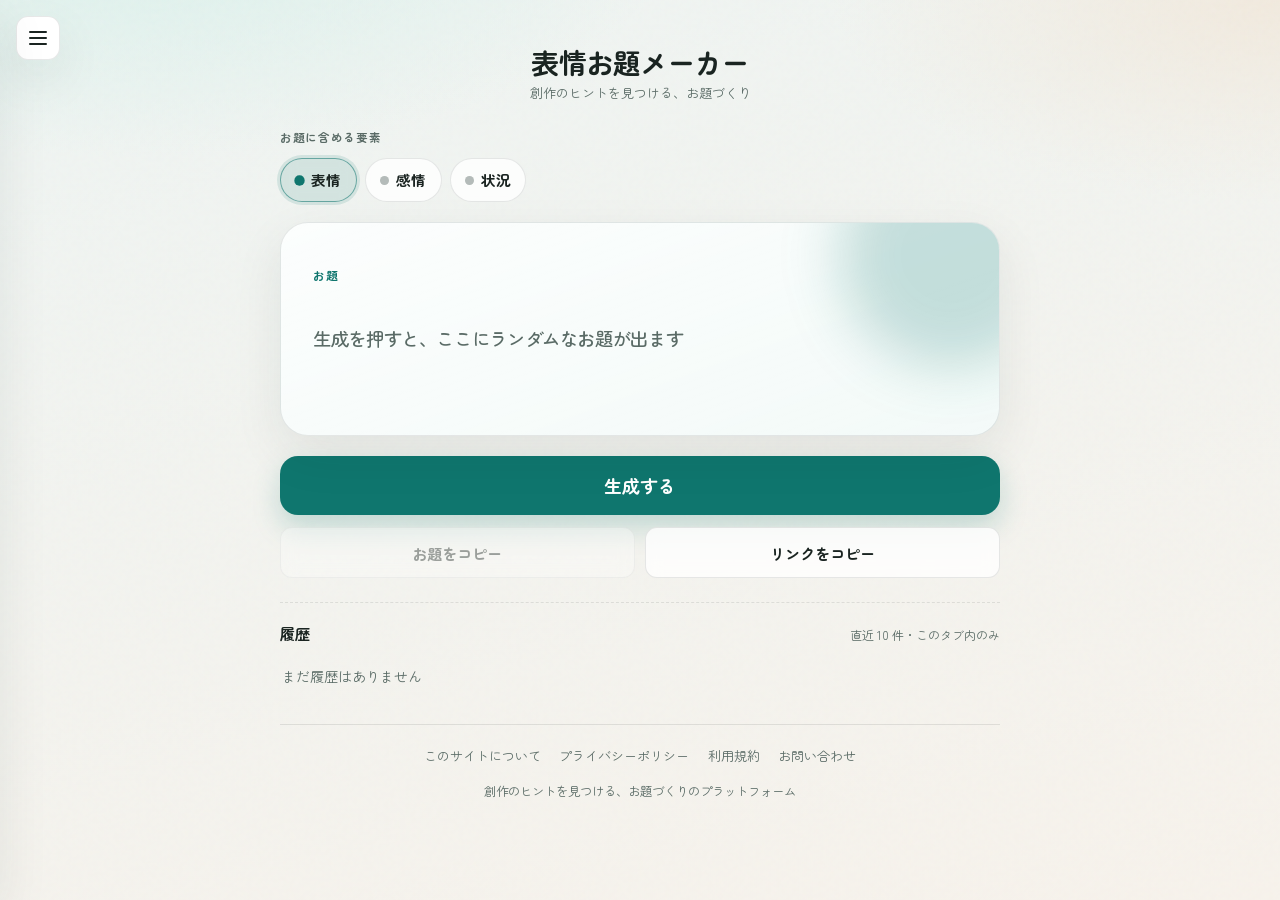
==== commit e02cc9d9: "Update site" ====
--- a/index.html
+++ b/index.html
@@ -8,6 +8,25 @@
   <script src="js/analytics.js"></script>
 </head>
 <body>
+  <button type="button" class="menu-toggle" id="menuToggle" aria-expanded="false" aria-controls="sideMenu">
+    <span class="menu-toggle__icon" aria-hidden="true"></span>
+    <span class="visually-hidden">メニューを開く</span>
+  </button>
+
+  <div class="side-menu-backdrop" id="sideMenuBackdrop" hidden></div>
+
+  <aside class="side-menu" id="sideMenu" aria-hidden="true" aria-label="メニュー">
+    <div class="side-menu__header">
+      <h2 class="side-menu__title">メニュー</h2>
+      <button type="button" class="side-menu__close" id="sideMenuClose" aria-label="メニューを閉じる">×</button>
+    </div>
+    <nav class="side-menu__nav" aria-label="サイドメニュー">
+      <a href="index.html" class="side-menu__link" aria-current="page">トップ</a>
+      <a href="today.html" class="side-menu__link">今日のお題</a>
+      <a href="howto.html" class="side-menu__link">使い方</a>
+    </nav>
+  </aside>
+
   <div class="app-shell">
     <header class="top-bar">
       <div class="brand">
@@ -47,7 +66,7 @@
       <div class="action-bar">
         <button type="button" class="btn btn-generate" id="generateBtn">生成する</button>
         <div class="btn-row">
-          <button type="button" class="btn btn-quiet" id="copyBtn" disabled>コピー</button>
+          <button type="button" class="btn btn-quiet" id="copyBtn" disabled>お題をコピー</button>
           <button type="button" class="btn btn-quiet" id="shareBtn">リンクをコピー</button>
         </div>
       </div>
@@ -74,6 +93,7 @@
     </footer>
   </div>
 
-  <script src="js/app.js?v=17"></script>
+  <script src="js/menu.js"></script>
+  <script src="js/app.js?v=18"></script>
 </body>
 </html>
--- a/css/styles.css
+++ b/css/styles.css
@@ -21,7 +21,7 @@
   --accent-hover: #0d5f59;
   --accent-soft: rgba(15, 118, 110, 0.12);
   --accent-glow: rgba(15, 118, 110, 0.22);
-  --product-tint: #d8efe9;
+  --tint: #d8efe9;
 
   --radius-lg: 28px;
   --radius-md: 18px;
@@ -45,9 +45,13 @@
   color: var(--ink);
   line-height: 1.65;
   background:
-    radial-gradient(ellipse 80% 50% at 10% -10%, var(--product-tint), transparent 55%),
+    radial-gradient(ellipse 80% 50% at 10% -10%, var(--tint), transparent 55%),
     radial-gradient(ellipse 70% 45% at 100% 0%, #f0e8dc, transparent 50%),
     linear-gradient(165deg, var(--bg-0), var(--bg-1));
+}
+
+body.menu-open {
+  overflow: hidden;
 }
 
 body::before {
@@ -82,10 +86,150 @@
   z-index: 1;
   width: min(100% - 2rem, var(--max));
   margin: 0 auto;
-  padding: 2rem 0 3rem;
+  padding: 2.5rem 0 3rem;
   display: flex;
   flex-direction: column;
   gap: 1.25rem;
+}
+
+/* ----------------------------------------
+   Side menu
+   ---------------------------------------- */
+.menu-toggle {
+  position: fixed;
+  top: 1rem;
+  left: 1rem;
+  z-index: 40;
+  display: inline-flex;
+  align-items: center;
+  justify-content: center;
+  width: 2.75rem;
+  height: 2.75rem;
+  border: 1px solid var(--line);
+  border-radius: 12px;
+  background: var(--surface-solid);
+  box-shadow: var(--shadow);
+  cursor: pointer;
+  transition: background 0.2s var(--ease), border-color 0.2s var(--ease);
+}
+
+.menu-toggle:hover {
+  background: var(--accent-soft);
+  border-color: var(--accent);
+}
+
+.menu-toggle__icon,
+.menu-toggle__icon::before,
+.menu-toggle__icon::after {
+  display: block;
+  width: 1.15rem;
+  height: 2px;
+  background: var(--ink);
+  border-radius: 999px;
+}
+
+.menu-toggle__icon {
+  position: relative;
+}
+
+.menu-toggle__icon::before,
+.menu-toggle__icon::after {
+  content: "";
+  position: absolute;
+  left: 0;
+}
+
+.menu-toggle__icon::before {
+  top: -6px;
+}
+
+.menu-toggle__icon::after {
+  top: 6px;
+}
+
+.side-menu-backdrop {
+  position: fixed;
+  inset: 0;
+  z-index: 50;
+  background: rgba(26, 36, 33, 0.35);
+}
+
+.side-menu {
+  position: fixed;
+  top: 0;
+  left: 0;
+  z-index: 60;
+  display: flex;
+  flex-direction: column;
+  width: min(100%, 320px);
+  height: 100dvh;
+  background: var(--surface-solid);
+  border-right: 1px solid var(--line);
+  box-shadow: var(--shadow);
+  transform: translateX(-100%);
+  transition: transform 0.25s var(--ease);
+}
+
+.side-menu.is-open {
+  transform: translateX(0);
+}
+
+.side-menu__header {
+  display: flex;
+  align-items: center;
+  justify-content: space-between;
+  gap: 0.75rem;
+  padding: 1rem 1rem 0.75rem;
+  border-bottom: 1px solid var(--line);
+}
+
+.side-menu__title {
+  font-size: 1.05rem;
+  font-weight: 700;
+}
+
+.side-menu__close {
+  width: 2.25rem;
+  height: 2.25rem;
+  border: none;
+  border-radius: 8px;
+  background: transparent;
+  color: var(--ink-muted);
+  font-size: 1.5rem;
+  line-height: 1;
+  cursor: pointer;
+}
+
+.side-menu__close:hover {
+  background: var(--bg-0);
+  color: var(--ink);
+}
+
+.side-menu__nav {
+  display: flex;
+  flex-direction: column;
+  gap: 0.35rem;
+  padding: 1rem;
+}
+
+.side-menu__link {
+  display: block;
+  padding: 0.85rem 1rem;
+  border-radius: var(--radius-sm);
+  color: var(--ink);
+  text-decoration: none;
+  font-weight: 700;
+  transition: background 0.2s var(--ease), color 0.2s var(--ease);
+}
+
+.side-menu__link:hover {
+  background: var(--accent-soft);
+  color: var(--accent-hover);
+}
+
+.side-menu__link[aria-current="page"] {
+  background: var(--accent-soft);
+  color: var(--accent);
 }
 
 /* ----------------------------------------
@@ -98,8 +242,10 @@
 .brand {
   display: flex;
   flex-direction: column;
+  align-items: center;
   gap: 0.15rem;
   min-width: 0;
+  text-align: center;
 }
 
 .brand__name {
@@ -112,6 +258,12 @@
 .brand__sub {
   font-size: 0.82rem;
   color: var(--ink-muted);
+}
+
+main {
+  display: flex;
+  flex-direction: column;
+  gap: 1.25rem;
 }
 
 /* ----------------------------------------
@@ -206,7 +358,7 @@
   border-radius: var(--radius-lg);
   background:
     linear-gradient(160deg, rgba(255, 255, 255, 0.92), rgba(255, 255, 255, 0.7)),
-    var(--product-tint);
+    var(--tint);
   border: 1px solid var(--line);
   box-shadow: var(--shadow);
   overflow: hidden;
@@ -215,7 +367,6 @@
   flex-direction: column;
   justify-content: center;
   gap: 0.85rem;
-  margin-bottom: 1.25rem;
 }
 
 .prompt-stage::after {
@@ -366,6 +517,31 @@
   background: var(--accent-soft);
 }
 
+a.btn-link {
+  display: inline-flex;
+  align-items: center;
+  justify-content: center;
+  text-decoration: none;
+  text-align: center;
+}
+
+.daily-date {
+  font-family: var(--font-ui);
+  font-size: 0.9rem;
+  font-weight: 600;
+  color: var(--ink-muted);
+  margin-top: -0.35rem;
+  text-align: center;
+}
+
+.daily-note {
+  margin-top: 0.25rem;
+  font-size: 0.88rem;
+  line-height: 1.6;
+  color: var(--ink-muted);
+  text-align: center;
+}
+
 /* ----------------------------------------
    History
    ---------------------------------------- */
@@ -487,6 +663,10 @@
   letter-spacing: -0.02em;
 }
 
+.page-title--center {
+  text-align: center;
+}
+
 .page-content {
   background: var(--surface);
   border: 1px solid var(--line);
